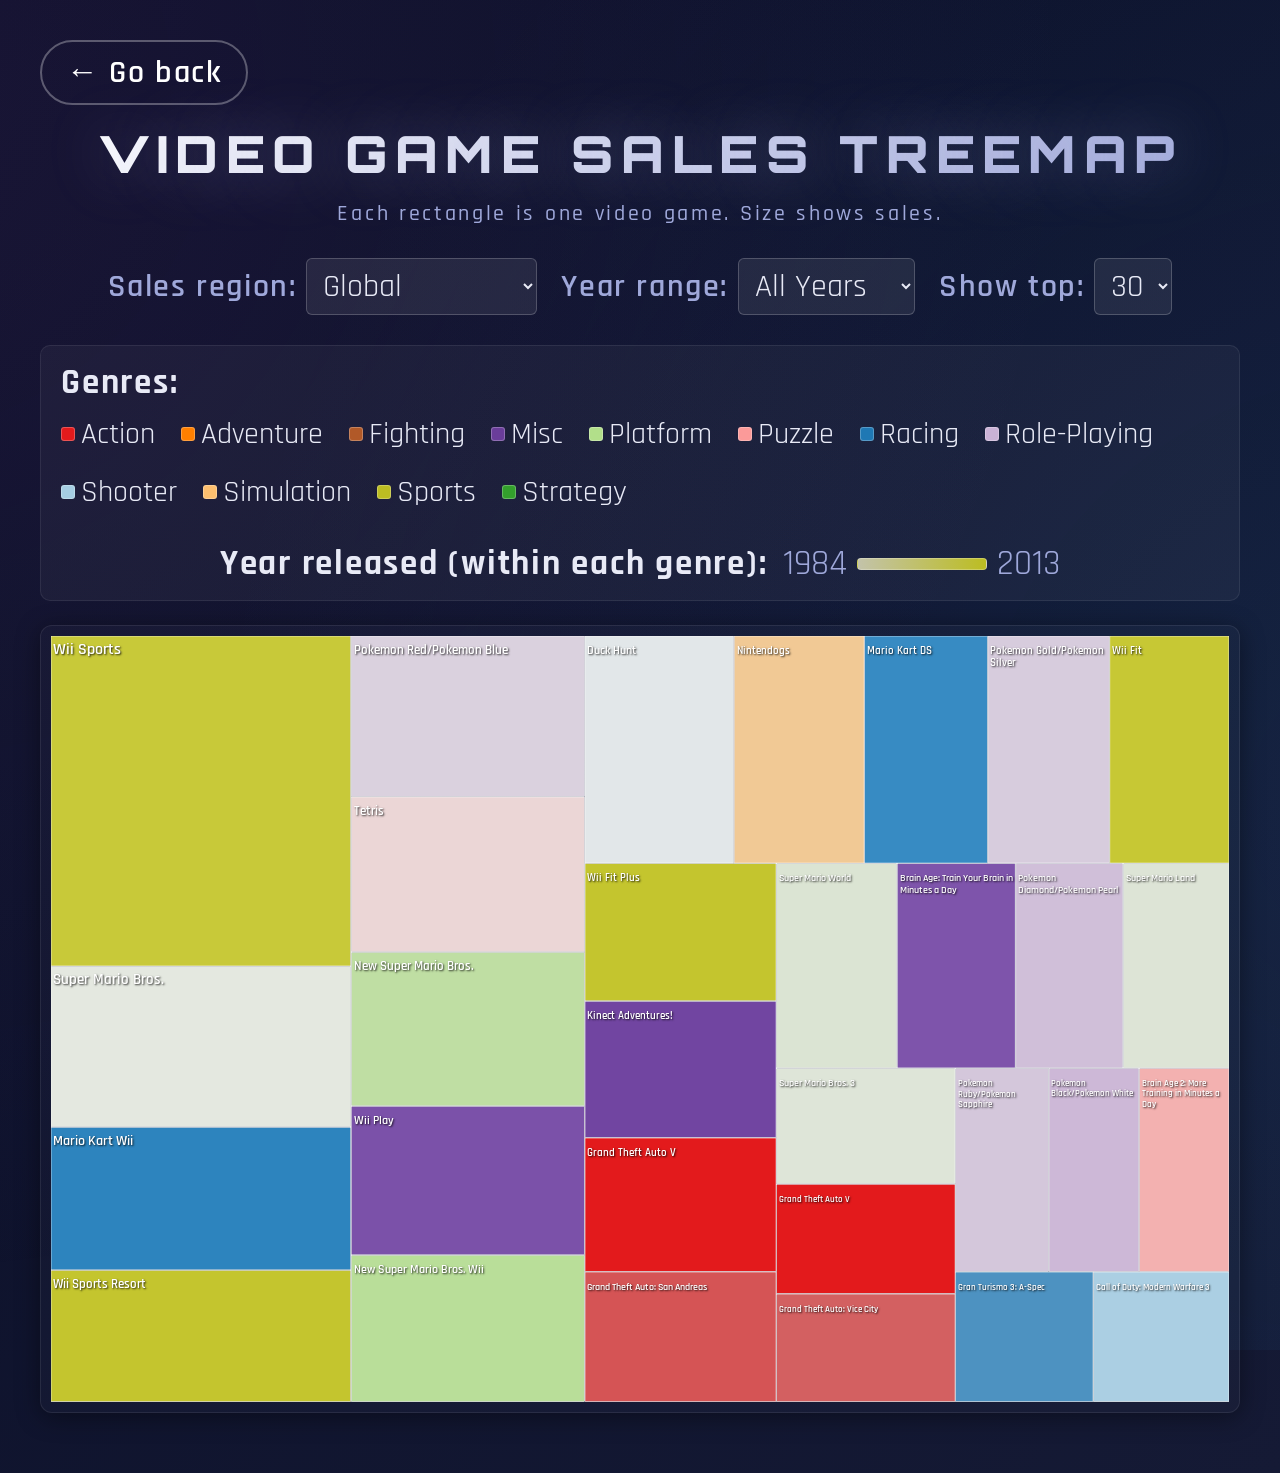
==== datavizfinal_May8/index.html @ 9aa1e373 "Create index.html for the treemap" ====
<!DOCTYPE html>
<html lang="en">
<head>
	<meta charset="UTF-8">
	<meta name="viewport" content="width=device-width, initial-scale=1.0">
	<title>Video Game Sales Treemap</title>

	<link href="https://fonts.googleapis.com/css2?family=Orbitron:wght@700;900&family=Rajdhani:wght@400;600&display=swap" rel="stylesheet">
	<link rel="stylesheet" href="css/treemap.css">
</head>

<body>
	<div class="container">

		<!-- Treemap view -->
		<div id="treemap-view">
			<button type="button" id="back-btn">&larr; Go back</button>

			<h1>VIDEO GAME SALES TREEMAP</h1>
			<h3 class="subtitle">Each rectangle is one video game. Size shows sales.</h3>

			<!-- Filters -->
			<form class="form-inline">
				<div class="form-group">
					<label for="region-filter">Sales region:</label>
					<select id="region-filter" class="form-control">
						<option value="Global">Global</option>
						<option value="NA">North America</option>
						<option value="EU">Europe</option>
						<option value="JP">Japan</option>
						<option value="Other">Other</option>
					</select>
				</div>
				<div class="form-group">
					<label for="year-filter">Year range:</label>
					<select id="year-filter" class="form-control">
						<option value="all">All Years</option>
						<option value="1980-1990">1980-1990</option>
						<option value="1990-2000">1990-2000</option>
						<option value="2000-2010">2000-2010</option>
						<option value="2010-2020">2010-2020</option>
					</select>
				</div>
				<div class="form-group">
					<label for="top-n-filter">Show top:</label>
					<select id="top-n-filter" class="form-control">
						<option value="10">10</option>
						<option value="30" selected>30</option>
						<option value="50">50</option>
					</select>
				</div>
			</form>

			<!-- Legend -->
			<div id="legend">
				<div class="legend-section">
					<span class="legend-title">Genres:</span>
					<div id="legend-genres"></div>
				</div>
				<div class="legend-section">
					<span class="legend-title">Year released (within each genre):</span>
					<span class="gradient-label" id="gradient-label-left">older</span>
					<div class="gradient-bar"></div>
					<span class="gradient-label" id="gradient-label-right">newer</span>
				</div>
			</div>

			<!-- Parent container for the visualization -->
			<div id="chart-area"></div>
		</div>

		<!-- Tooltip shown on rectangle hover -->
		<div id="tooltip" class="tooltip"></div>
	</div>

	<!-- Load JS libraries -->
	<script src="js/d3.v6.min.js"></script>

	<!-- Treemap implementation -->
	<script src="treemap.js"></script>
</body>
</html>
---- datavizfinal_May8/css/treemap.css ----
:root {
	--bg-dark: #0a0e27;
	--bg-mid: #151a35;
	--text-primary: #e8eaf6;
	--text-secondary: #9fa8da;
	--glow: rgba(159, 168, 218, 0.4);
}

* {
	margin: 0;
	padding: 0;
	box-sizing: border-box;
}

body {
	font-family: 'Rajdhani', sans-serif;
	background: linear-gradient(135deg, var(--bg-dark) 0%, var(--bg-mid) 100%);
	color: var(--text-primary);
	min-height: 100vh;
	overflow-x: hidden;
	position: relative;
}

/* Animated background elements (matches hexagons page) */
body::before {
	content: '';
	position: fixed;
	top: -50%;
	left: -50%;
	width: 200%;
	height: 200%;
	background:
		radial-gradient(circle at 20% 30%, rgba(155, 89, 182, 0.1) 0%, transparent 50%),
		radial-gradient(circle at 80% 70%, rgba(52, 152, 219, 0.1) 0%, transparent 50%);
	animation: drift 20s ease-in-out infinite;
	pointer-events: none;
	z-index: 0;
}

@keyframes drift {
	0%, 100% { transform: translate(0, 0) rotate(0deg); }
	33% { transform: translate(2%, -2%) rotate(1deg); }
	66% { transform: translate(-2%, 2%) rotate(-1deg); }
}

.container {
	position: relative;
	z-index: 1;
	width: 100%;
	max-width: 2300px;
	margin: 0 auto;
	padding: 40px 40px 60px 40px;
}

h1 {
	font-family: 'Orbitron', sans-serif;
	font-size: clamp(1.4rem, 5vw, 3.2rem);
	font-weight: 900;
	letter-spacing: 0.15em;
	text-transform: uppercase;
	background: linear-gradient(135deg, #fff 0%, var(--text-secondary) 100%);
	-webkit-background-clip: text;
	-webkit-text-fill-color: transparent;
	background-clip: text;
	margin-top: 10px;
	text-shadow: 0 0 60px var(--glow);
	line-height: 1.1;
	padding: 10px 0;
	text-align: center;
	animation: fadeInDown 0.6s ease-out;
}

h3, .subtitle {
	font-family: 'Rajdhani', sans-serif;
	font-size: clamp(1.4rem, 1.5vw, 2rem);
	color: var(--text-secondary);
	font-weight: 500;
	letter-spacing: 0.12em;
	margin-top: 8px;
	margin-bottom: 30px;
	text-align: center;
	animation: fadeInDown 0.6s ease-out;
}

@keyframes fadeInDown {
	from { opacity: 0; transform: translateY(-30px); }
	to   { opacity: 1; transform: translateY(0); }
}


/* Back button */
#back-btn {
	background: transparent;
	color: white;
	border: 2px solid rgba(255, 255, 255, 0.3);
	padding: 10px 24px;
	font-size: 2rem;
	font-weight: 600;
	border-radius: 50px;
	cursor: pointer;
	transition: all 0.3s ease;
	font-family: 'Rajdhani', sans-serif;
	letter-spacing: 0.05em;
}

#back-btn:hover {
	border-color: white;
	background: rgba(255, 255, 255, 0.1);
}


/* Filters */
.form-inline {
	display: flex;
	flex-wrap: wrap;
	justify-content: center;
	gap: 24px;
	margin: 20px 0 30px 0;
}

.form-group {
	display: flex;
	align-items: center;
	gap: 10px;
}

.form-group label {
	font-family: 'Rajdhani', sans-serif;
	color: var(--text-secondary);
	font-weight: 600;
	letter-spacing: 0.05em;
	font-size: 2rem;  /*1rem;*/
}

.form-control {
	background: rgba(255, 255, 255, 0.08);
	color: var(--text-primary);
	border: 1px solid rgba(255, 255, 255, 0.2);
	border-radius: 6px;
	padding: 6px 12px;
	font-family: 'Rajdhani', sans-serif;
	font-size: 2rem;
	cursor: pointer;
	transition: border-color 0.2s ease;
}

.form-control:hover,
.form-control:focus {
	border-color: var(--text-secondary);
	outline: none;
}

.form-control option {
	background: var(--bg-mid);
	color: var(--text-primary);
}


/* Legend */
#legend {
	display: flex;
	flex-wrap: wrap;
	gap: 30px;
	justify-content: center;
	align-items: center;
	background: rgba(255, 255, 255, 0.04);
	border: 1px solid rgba(255, 255, 255, 0.08);
	border-radius: 10px;
	padding: 14px 20px;
	margin: 0 auto 24px auto;
	max-width: 100%;
}

.legend-section {
	display: flex;
	flex-wrap: wrap;
	align-items: center;
	gap: 10px;
}

.legend-title {
	font-family: 'Rajdhani', sans-serif;
	font-weight: 700;
	color: var(--text-primary);
	letter-spacing: 0.05em;
	margin-right: 6px;
	font-size: 35px;
}

#legend-genres {
	display: flex;
	flex-wrap: wrap;
	gap: 20px 26px;
	/*gap: 10px 14px;*/
	/*font-size: 30px; */
}

.legend-item {
	display: inline-flex;
	align-items: center;
	gap: 6px;
}

.legend-swatch {
	display: inline-block;
	width: 14px;
	height: 14px;
	border-radius: 3px;
	border: 1px solid rgba(255, 255, 255, 0.25);
}

.legend-label {
	font-size: 30px;       /*0.95rem;*/
	color: var(--text-primary);
	font-family: 'Rajdhani', sans-serif;
} 

.gradient-bar {
	display: inline-block;
	width: 130px;
	height: 12px;
	border-radius: 4px;
	border: 1px solid rgba(255, 255, 255, 0.25);
	background: linear-gradient(to right, #444, #ccc);
}

.gradient-label {
	font-size: 35px; /*0.9rem;*/
	color: var(--text-secondary);
	font-family: 'Rajdhani', sans-serif;
}


/* Chart area */
#chart-area {
	display: flex;
	justify-content: center;
	margin-top: 10px;
	background: rgba(255, 255, 255, 0.02);
	border: 1px solid rgba(255, 255, 255, 0.08);
	border-radius: 12px;
	padding: 10px;
	box-shadow: 0 4px 25px rgba(0, 0, 0, 0.4);
}

#chart-area svg {
	/*max-width: 100%;*/
	height: auto;
	display: block;
}

/* Game labels inside the treemap */
/*text.game-label {
	font-family: 'Rajdhani', sans-serif;
	font-weight: 600;
	pointer-events: none;
	font-size: 1rem;
}*/

/* Game labels inside the treemap */
text.game-label {
	font-family: 'Rajdhani', sans-serif;
	font-weight: 600;
	pointer-events: none;
	text-shadow: 1px 1px 2px rgba(0, 0, 0, 0.8);  /* Add shadow for readability */
}


/* Tooltip */
.tooltip {
	position: fixed;
	pointer-events: none;
	opacity: 0;
	background: rgba(10, 14, 39, 0.95);
	color: var(--text-primary);
	border: 1px solid rgba(159, 168, 218, 0.4);
	border-radius: 8px;
	padding: 10px 14px;
	font-family: 'Rajdhani', sans-serif;
	font-size: 0.95rem;
	line-height: 1.4;
	box-shadow: 0 4px 20px rgba(0, 0, 0, 0.5);
	transition: opacity 0.15s ease;
	z-index: 100;
	min-width: 180px;
}

.tooltip strong {
	color: #fff;
	font-size: 1rem;
	font-weight: 700;
	display: block;
	margin-bottom: 4px;
}
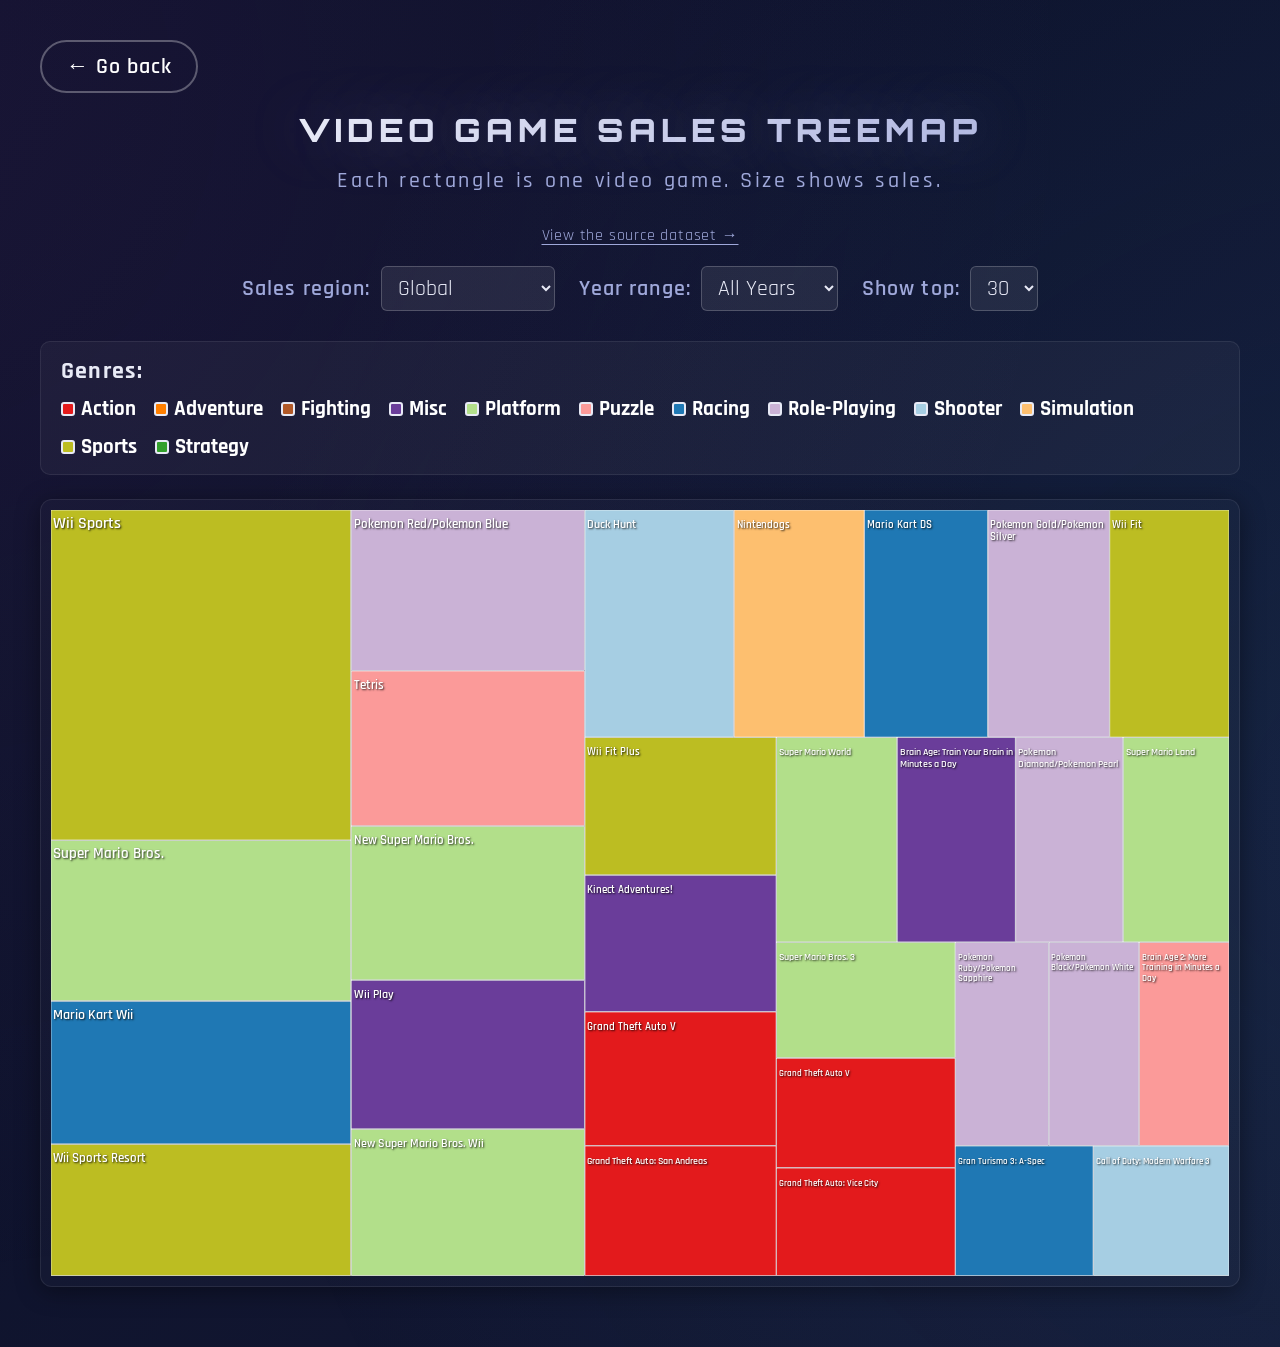
==== commit 869247ec: "Update index.html" ====
--- a/datavizfinal_May8/index.html
+++ b/datavizfinal_May8/index.html
@@ -14,16 +14,17 @@
 
 		<!-- Treemap view -->
 		<div id="treemap-view">
-			<button type="button" id="back-btn">&larr; Go back</button>
+			<button type="button" id="back-btn" aria-label="Go back to genre view">&larr; Go back</button>
 
 			<h1>VIDEO GAME SALES TREEMAP</h1>
 			<h3 class="subtitle">Each rectangle is one video game. Size shows sales.</h3>
+			<p class="data-source-link"><a href="data.html">View the source dataset &rarr;</a></p>
 
 			<!-- Filters -->
-			<form class="form-inline">
+			<form class="form-inline" aria-label="Filter Treemap data">
 				<div class="form-group">
 					<label for="region-filter">Sales region:</label>
-					<select id="region-filter" class="form-control">
+					<select id="region-filter" class="form-control" role="region" aria-label="Select a sales region to display">
 						<option value="Global">Global</option>
 						<option value="NA">North America</option>
 						<option value="EU">Europe</option>
@@ -33,7 +34,7 @@
 				</div>
 				<div class="form-group">
 					<label for="year-filter">Year range:</label>
-					<select id="year-filter" class="form-control">
+					<select id="year-filter" class="form-control" role="region" aria-label="Select year range to filter">
 						<option value="all">All Years</option>
 						<option value="1980-1990">1980-1990</option>
 						<option value="1990-2000">1990-2000</option>
@@ -43,7 +44,7 @@
 				</div>
 				<div class="form-group">
 					<label for="top-n-filter">Show top:</label>
-					<select id="top-n-filter" class="form-control">
+					<select id="top-n-filter" class="form-control" role="region" aria-label="Select Number of top games to display">
 						<option value="10">10</option>
 						<option value="30" selected>30</option>
 						<option value="50">50</option>
@@ -52,25 +53,36 @@
 			</form>
 
 			<!-- Legend -->
-			<div id="legend">
+			<div id="legend" aria-label="Treemap legend">
 				<div class="legend-section">
 					<span class="legend-title">Genres:</span>
 					<div id="legend-genres"></div>
 				</div>
-				<div class="legend-section">
-					<span class="legend-title">Year released (within each genre):</span>
-					<span class="gradient-label" id="gradient-label-left">older</span>
-					<div class="gradient-bar"></div>
-					<span class="gradient-label" id="gradient-label-right">newer</span>
-				</div>
 			</div>
 
 			<!-- Parent container for the visualization -->
-			<div id="chart-area"></div>
+     		<div id="chart-area"></div>    
+		
+
+			<!--Hidden description of treemap for screen readers-->
+			<div id="treemap-description"  class="sr-only">
+				This treemap visualizes how many sales a video game made in various regions
+				of the world including Europe, Japan, North America, other parts of the world
+				and globally. The size of the area occupied by a game corresponds to how big or
+				small a sale was. 
+
+				This visualization was made for CSC362 with substantial help from Claude AI in generating 
+				most of its components. 
+		
+			</div>
+			
+
+			<!-- Implement a live region for filter updates -->
+			<div id="status-message" class="sr-only" aria-live="polite" aria-atomic="true"></div>
 		</div>
 
 		<!-- Tooltip shown on rectangle hover -->
-		<div id="tooltip" class="tooltip"></div>
+		<div id="tooltip" class="tooltip" role="tooltip"></div>
 	</div>
 
 	<!-- Load JS libraries -->
--- a/datavizfinal_May8/css/treemap.css
+++ b/datavizfinal_May8/css/treemap.css
@@ -43,6 +43,23 @@
 	66% { transform: translate(-2%, 2%) rotate(-1deg); }
 }
 
+/* Small "View source dataset" link under the subtitle */
+.data-source-link {
+	text-align: center;
+	margin: 8px 0 0 0;
+	font-size: 1rem;
+	position: relative;
+	z-index: 1;
+}
+.data-source-link a {
+	color: var(--text-secondary);
+	text-decoration: underline;
+	text-underline-offset: 4px;
+	letter-spacing: 0.05em;
+	transition: color 0.2s;
+}
+.data-source-link a:hover { color: #fff; }
+
 .container {
 	position: relative;
 	z-index: 1;
@@ -54,7 +71,7 @@
 
 h1 {
 	font-family: 'Orbitron', sans-serif;
-	font-size: clamp(1.4rem, 5vw, 3.2rem);
+	font-size: clamp(1.4rem, 5vw, 2rem);
 	font-weight: 900;
 	letter-spacing: 0.15em;
 	text-transform: uppercase;
@@ -82,6 +99,15 @@
 	animation: fadeInDown 0.6s ease-out;
 }
 
+.sr-only{
+	position:absolute;
+        left:-10000px;
+        top:auto;
+        width:1px;
+        height:1px;
+        overflow:hidden;
+}
+
 @keyframes fadeInDown {
 	from { opacity: 0; transform: translateY(-30px); }
 	to   { opacity: 1; transform: translateY(0); }
@@ -94,7 +120,7 @@
 	color: white;
 	border: 2px solid rgba(255, 255, 255, 0.3);
 	padding: 10px 24px;
-	font-size: 2rem;
+	font-size: 1.4rem;
 	font-weight: 600;
 	border-radius: 50px;
 	cursor: pointer;
@@ -129,7 +155,7 @@
 	color: var(--text-secondary);
 	font-weight: 600;
 	letter-spacing: 0.05em;
-	font-size: 2rem;  /*1rem;*/
+	font-size: 1.4rem;  
 }
 
 .form-control {
@@ -139,7 +165,7 @@
 	border-radius: 6px;
 	padding: 6px 12px;
 	font-family: 'Rajdhani', sans-serif;
-	font-size: 2rem;
+	font-size: 1.4rem;
 	cursor: pointer;
 	transition: border-color 0.2s ease;
 }
@@ -184,15 +210,13 @@
 	color: var(--text-primary);
 	letter-spacing: 0.05em;
 	margin-right: 6px;
-	font-size: 35px;
+	font-size: 1.5rem; 
 }
 
 #legend-genres {
 	display: flex;
 	flex-wrap: wrap;
-	gap: 20px 26px;
-	/*gap: 10px 14px;*/
-	/*font-size: 30px; */
+	gap: 12px 18px;
 }
 
 .legend-item {
@@ -210,7 +234,7 @@
 }
 
 .legend-label {
-	font-size: 30px;       /*0.95rem;*/
+	font-size: 1.3rem;    
 	color: var(--text-primary);
 	font-family: 'Rajdhani', sans-serif;
 } 
@@ -225,7 +249,7 @@
 }
 
 .gradient-label {
-	font-size: 35px; /*0.9rem;*/
+	font-size: 1.4rem; 
 	color: var(--text-secondary);
 	font-family: 'Rajdhani', sans-serif;
 }
@@ -249,13 +273,7 @@
 	display: block;
 }
 
-/* Game labels inside the treemap */
-/*text.game-label {
-	font-family: 'Rajdhani', sans-serif;
-	font-weight: 600;
-	pointer-events: none;
-	font-size: 1rem;
-}*/
+
 
 /* Game labels inside the treemap */
 text.game-label {
@@ -292,3 +310,42 @@
 	display: block;
 	margin-bottom: 4px;
 }
+
+
+
+/* Styles for updating the legend based on the genres selected */
+/* Legend item states */
+.legend-item {
+	display: inline-flex;
+	align-items: center;
+	gap: 6px;
+	transition: all 0.3s ease;
+}
+
+/* Active genre (currently displayed) */
+.legend-item.active {
+	opacity: 1;
+}
+
+.legend-item.active .legend-swatch {
+	border: 2px solid; 
+}
+
+.legend-item.active .legend-label {
+	font-weight: 700;
+	color: #fff;
+}
+
+/* Inactive genre (not displayed) */
+.legend-item.inactive {
+	opacity: 0.3;
+}
+
+.legend-item.inactive .legend-swatch {
+	border: 1px solid rgba(255, 255, 255, 0.15);
+	filter: grayscale(60%);
+}
+
+.legend-item.inactive .legend-label {
+	color: rgba(255, 255, 255, 0.4);
+}
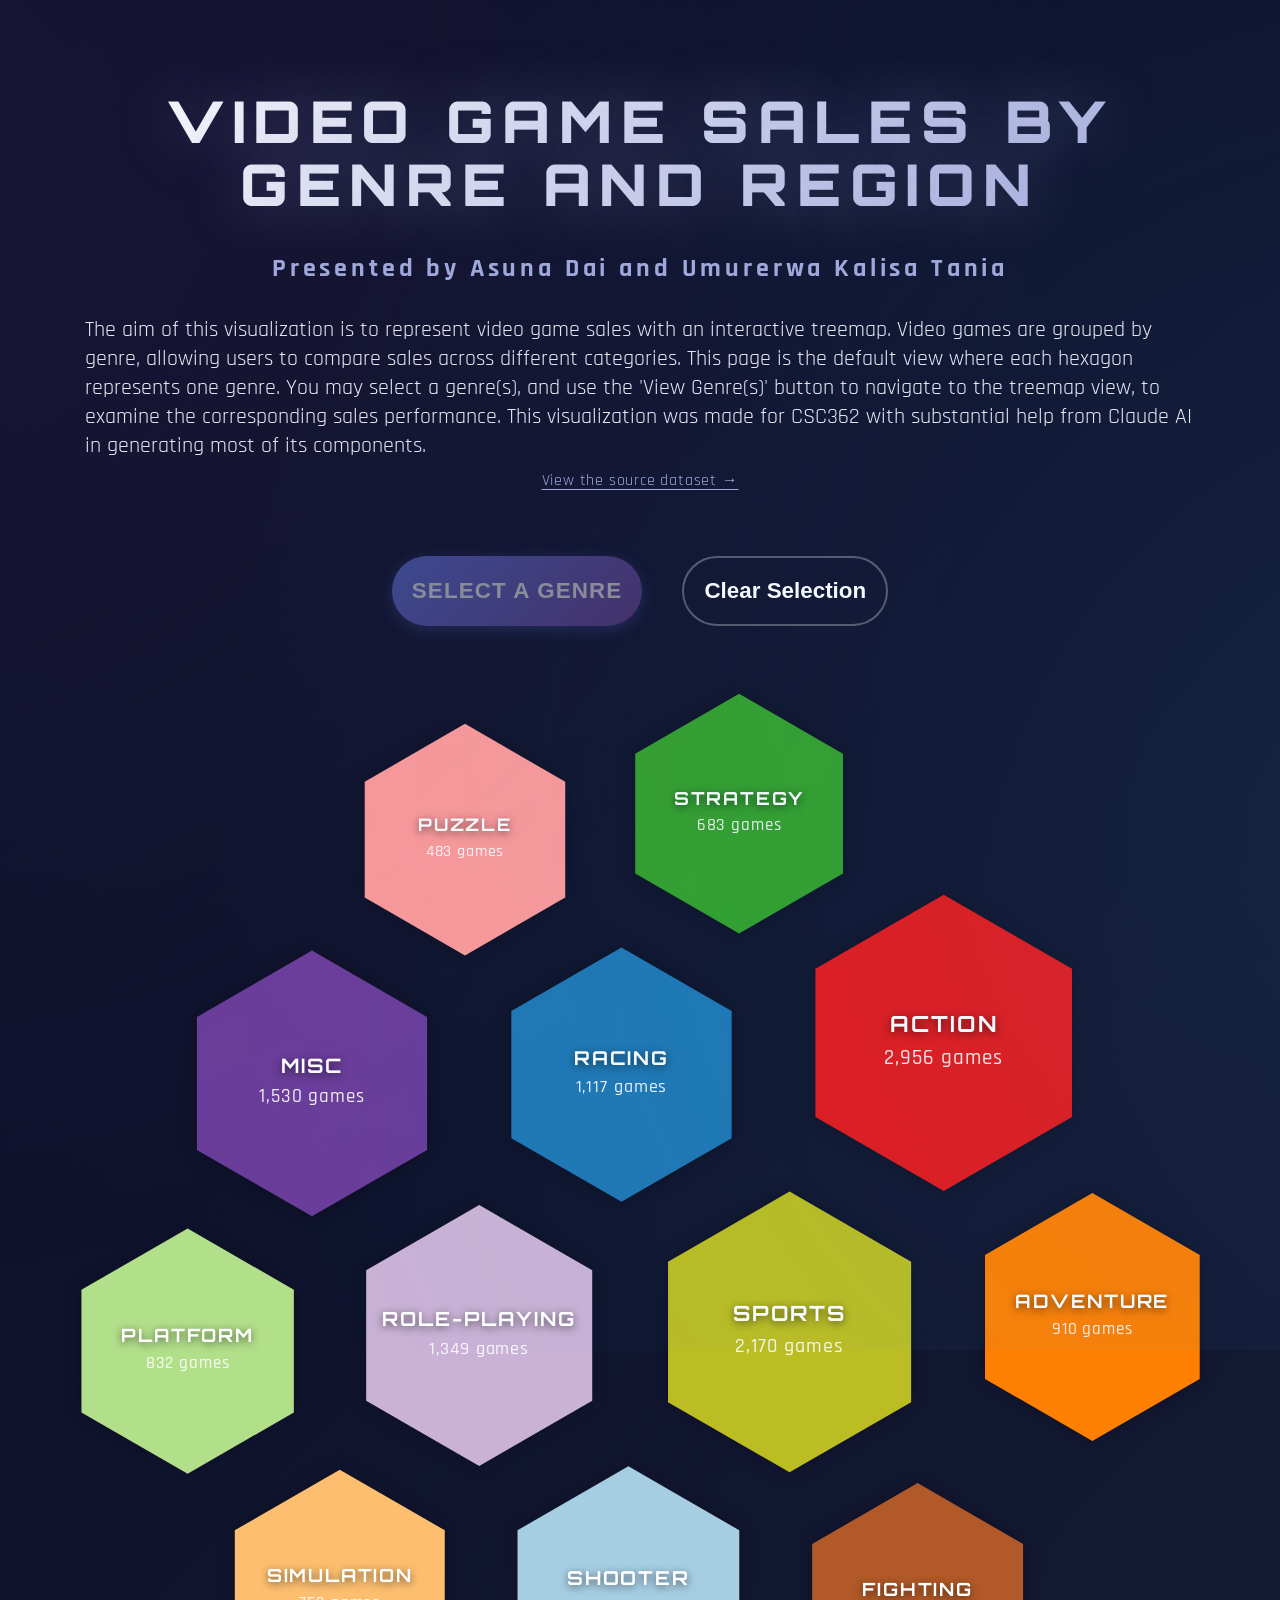
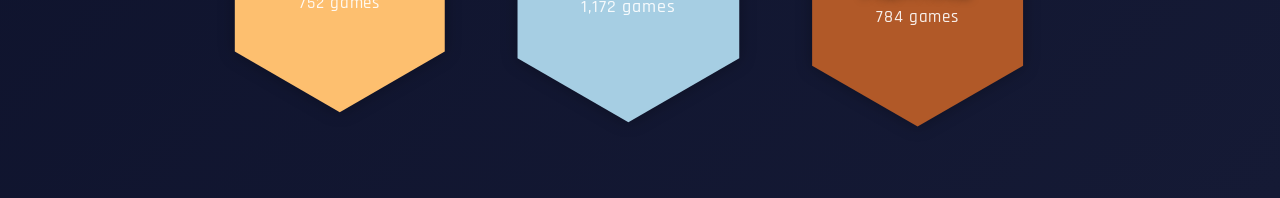
==== commit e56908cc: "Update index.html" ====
--- a/datavizfinal_May8/index.html
+++ b/datavizfinal_May8/index.html
@@ -1,94 +1,52 @@
 <!DOCTYPE html>
 <html lang="en">
-<head>
-	<meta charset="UTF-8">
-	<meta name="viewport" content="width=device-width, initial-scale=1.0">
-	<title>Video Game Sales Treemap</title>
+    <head>
+        <meta charset="UTF-8">
+        <meta name="viewport" content="width=device-width, initial-scale=1.0">
+        <title>Video game genre categories</title>
+        <link href="https://fonts.googleapis.com/css2?family=Orbitron:wght@700;900&family=Rajdhani:wght@400;600&display=swap" rel="stylesheet">
+        <link rel="stylesheet" href="css/hexagons.css">
 
-	<link href="https://fonts.googleapis.com/css2?family=Orbitron:wght@700;900&family=Rajdhani:wght@400;600&display=swap" rel="stylesheet">
-	<link rel="stylesheet" href="css/treemap.css">
-</head>
+       
+    </head>
 
-<body>
-	<div class="container">
+    <body>
+        <div class="container">
+            <!--Visualization title-->
+            
+                <h1 aria-label="Visualization of video game sales by genre and region" aria-describedby="visualization-description">VIDEO GAME SALES BY GENRE AND REGION</h1>
+                <h3 class="subtitle">Presented by Asuna Dai and Umurerwa Kalisa Tania</h3>
+                <p id="visualization-description">The aim of this visualization is to represent video game sales 
+                    with an interactive treemap.  Video games are grouped by genre, allowing users to compare sales across
+                    different categories. This page is the default view where each hexagon represents one genre. 
+                    You may select a genre(s), and use the 'View Genre(s)' button to navigate to 
+                    the treemap view, to examine the corresponding sales performance.
+                    This visualization was made for CSC362 with substantial help from Claude AI in generating 
+				    most of its components.
+                </p>
 
-		<!-- Treemap view -->
-		<div id="treemap-view">
-			<button type="button" id="back-btn" aria-label="Go back to genre view">&larr; Go back</button>
+                <p class="data-source-link">
+                    <a href="data.html">View the source dataset &rarr;</a>
+                </p>
+        </div>
 
-			<h1>VIDEO GAME SALES TREEMAP</h1>
-			<h3 class="subtitle">Each rectangle is one video game. Size shows sales.</h3>
-			<p class="data-source-link"><a href="data.html">View the source dataset &rarr;</a></p>
+            <!-- Selection button -->
+        <div class="button-container">
+            <button id="view-treemap-btn" disabled>Select a Genre</button>
+            <button id="clear-selection-btn">Clear Selection</button>
+        </div>
 
-			<!-- Filters -->
-			<form class="form-inline" aria-label="Filter Treemap data">
-				<div class="form-group">
-					<label for="region-filter">Sales region:</label>
-					<select id="region-filter" class="form-control" role="region" aria-label="Select a sales region to display">
-						<option value="Global">Global</option>
-						<option value="NA">North America</option>
-						<option value="EU">Europe</option>
-						<option value="JP">Japan</option>
-						<option value="Other">Other</option>
-					</select>
-				</div>
-				<div class="form-group">
-					<label for="year-filter">Year range:</label>
-					<select id="year-filter" class="form-control" role="region" aria-label="Select year range to filter">
-						<option value="all">All Years</option>
-						<option value="1980-1990">1980-1990</option>
-						<option value="1990-2000">1990-2000</option>
-						<option value="2000-2010">2000-2010</option>
-						<option value="2010-2020">2010-2020</option>
-					</select>
-				</div>
-				<div class="form-group">
-					<label for="top-n-filter">Show top:</label>
-					<select id="top-n-filter" class="form-control" role="region" aria-label="Select Number of top games to display">
-						<option value="10">10</option>
-						<option value="30" selected>30</option>
-						<option value="50">50</option>
-					</select>
-				</div>
-			</form>
+        <div class="hexagon-section" role="region" aria-label="A display of genres for each game">
+            <!--Create SVG drawing area for the hexagons--> 
+            <svg id="hexagon-container"></svg>
 
-			<!-- Legend -->
-			<div id="legend" aria-label="Treemap legend">
-				<div class="legend-section">
-					<span class="legend-title">Genres:</span>
-					<div id="legend-genres"></div>
-				</div>
-			</div>
+            <!-- Add tooltip element -->
+            <div id="tooltip" class="tooltip"></div>
+        </div>
 
-			<!-- Parent container for the visualization -->
-     		<div id="chart-area"></div>    
-		
 
-			<!--Hidden description of treemap for screen readers-->
-			<div id="treemap-description"  class="sr-only">
-				This treemap visualizes how many sales a video game made in various regions
-				of the world including Europe, Japan, North America, other parts of the world
-				and globally. The size of the area occupied by a game corresponds to how big or
-				small a sale was. 
 
-				This visualization was made for CSC362 with substantial help from Claude AI in generating 
-				most of its components. 
-		
-			</div>
-			
-
-			<!-- Implement a live region for filter updates -->
-			<div id="status-message" class="sr-only" aria-live="polite" aria-atomic="true"></div>
-		</div>
-
-		<!-- Tooltip shown on rectangle hover -->
-		<div id="tooltip" class="tooltip" role="tooltip"></div>
-	</div>
-
-	<!-- Load JS libraries -->
-	<script src="js/d3.v6.min.js"></script>
-
-	<!-- Treemap implementation -->
-	<script src="treemap.js"></script>
-</body>
+        <script src="js/d3.v6.min.js"></script>
+        <script src="js/hexagons.js"></script>
+    </body>
 </html>
--- a/datavizfinal_May8/css/hexagons.css
+++ b/datavizfinal_May8/css/hexagons.css
@@ -0,0 +1,218 @@
+:root {
+                        
+            --bg-dark: #0a0e27;
+            --bg-mid: #151a35;
+            --text-primary: #e8eaf6;
+            --text-secondary: #9fa8da;
+            --glow: rgba(159, 168, 218, 0.4);
+        }
+        
+        * {
+            margin: 0;
+            padding: 0;
+            box-sizing: border-box;
+        }
+        
+        body {
+            font-family: 'Rajdhani', sans-serif;
+            background: linear-gradient(135deg, var(--bg-dark) 0%, var(--bg-mid) 100%);
+            color: var(--text-primary);
+            min-height: 100vh;
+            overflow-x: hidden;
+            position: relative;
+        }
+        
+        /* Animated background elements */
+        body::before {
+            content: '';
+            position: fixed;
+            top: -50%;
+            left: -50%;
+            width: 200%;
+            height: 200%;
+            background: 
+                radial-gradient(circle at 20% 30%, rgba(155, 89, 182, 0.1) 0%, transparent 50%),
+                radial-gradient(circle at 80% 70%, rgba(52, 152, 219, 0.1) 0%, transparent 50%);
+            animation: drift 20s ease-in-out infinite;
+            pointer-events: none;
+            z-index: 0;
+        }
+        
+        @keyframes drift {
+            0%, 100% { transform: translate(0, 0) rotate(0deg); }
+            33% { transform: translate(2%, -2%) rotate(1deg); }
+            66% { transform: translate(-2%, 2%) rotate(-1deg); }
+        }
+        
+        .container {
+            position: relative;
+            z-index: 1;
+            width: 100%;
+            margin: 0 auto;
+            padding: 60px 40px;
+        }
+
+        
+        p {
+            text-align: left; 
+            margin: 30px 45px 10px 45px;
+            font-size: clamp(1.4rem, 1.5vw, 2rem); 
+           /*font-size: 1.5rem;*/
+            font-weight: 150px;
+            animation: fadeInDown 0.8s ease-out;
+        }
+
+
+        
+ h1 {
+    font-family: 'Orbitron', sans-serif;
+    font-size: clamp(2rem, 4.5vw, 5rem);
+    font-weight: 900;
+    letter-spacing: 0.15em;  /* Wide letter spacing */
+    text-transform: uppercase;
+    background: linear-gradient(135deg, #fff 0%, var(--text-secondary) 100%);
+    -webkit-background-clip: text;
+    -webkit-text-fill-color: transparent;
+    background-clip: text;
+    margin-top: 10px;
+    margin-left: 45px;
+    margin-right: 45px;
+    text-shadow: 0 0 60px var(--glow);
+    line-height: 1.1;
+    padding: 20px 0;
+    text-align: center;
+    animation: fadeInDown 0.8s ease-out;
+     
+}
+
+h3, .subtitle {
+    font-family: 'Rajdhani', sans-serif;
+    font-size: clamp(1.4rem, 2vw, 3rem);
+    color: var(--text-secondary);
+    font-weight: 650;  /* Lighter weight for subtitle */
+    letter-spacing: 0.15em;
+    margin-top: 15px;
+    text-align: center;
+    animation: fadeInDown 0.8s ease-out;
+}
+        
+        @keyframes fadeInDown {
+            from {
+                opacity: 0;
+                transform: translateY(-30px);
+            }
+            to {
+                opacity: 1;
+                transform: translateY(0);
+            }
+        }
+
+
+/* Small "View source dataset" link below the description */
+.data-source-link {
+    text-align: center !important;
+    margin: 5px 45px 0 45px !important;
+    font-size: 1rem !important;
+    animation: fadeInDown 0.8s ease-out;
+}
+.data-source-link a {
+    color: var(--text-secondary);
+    text-decoration: underline;
+    text-underline-offset: 4px;
+    letter-spacing: 0.05em;
+    transition: color 0.2s;
+}
+.data-source-link a:hover { color: #fff; }
+
+/*CSS FOR THE SELECTION BUTTONS*/
+.instruction {
+    text-align: center;
+    color: rgba(255, 255, 255, 0.7);
+    font-size: 1rem;
+    margin-top: 10px;
+}
+
+.button-container {
+    display: flex;
+    justify-content: center;
+}
+
+#view-treemap-btn {
+    background: linear-gradient(135deg, #667eea 0%, #764ba2 100%);
+    color: white;
+    border: none;
+    padding: 20px 20px;  
+    font-size: 1.4rem; 
+    font-weight: 700;
+    border-radius: 50px;
+    cursor: pointer;
+    transition: all 0.3s ease;
+    box-shadow: 0 4px 15px rgba(102, 126, 234, 0.4);
+    text-transform: uppercase;
+    letter-spacing: 0.05em;
+    margin-right: 40px;
+    margin-top: 5px;
+    
+}
+
+
+#view-treemap-btn:hover:not(:disabled) {
+    transform: translateY(-2px);
+    box-shadow: 0 6px 20px rgba(102, 126, 234, 0.6);
+}
+
+#view-treemap-btn:disabled {
+    opacity: 0.5;
+    cursor: not-allowed;
+}
+
+#clear-selection-btn {
+    background: transparent;
+    color: white;
+    border: 2px solid rgba(255, 255, 255, 0.3);
+    padding: 20px 20px;  
+    font-size: 1.4rem;
+    font-weight: 700;
+    border-radius: 50px;
+    cursor: pointer;
+    transition: all 0.3s ease;
+    margin-top: 5px;
+}
+
+#clear-selection-btn:hover {
+    border-color: white;
+    background: rgba(255, 255, 255, 0.1);
+}
+
+
+
+/*------CSS FOR THE KEYBOARD NAVIGATION-------*/
+/* Remove default focus outline (the white rectangle around the hexagons)*/
+.hexagon:focus {
+    outline: none;  /* Remove white rectangle */
+}
+
+/* Add custom focus styling that's less intrusive */
+.hexagon:focus-visible {
+    outline: 3px solid #4A90E2;
+    outline-offset: 8px;
+    border-radius: 10px;
+}
+
+/* Only show focus outline for keyboard users, not mouse clicks */
+.hexagon:focus:not(:focus-visible) {
+    outline: none;
+}
+
+/* Button focus styles */
+#view-treemap-btn:focus,
+#clear-selection-btn:focus {
+    outline: 3px solid #4A90E2;
+    outline-offset: 3px;
+}
+
+/* Remove outline on mouse click, keep for keyboard */
+#view-treemap-btn:focus:not(:focus-visible),
+#clear-selection-btn:focus:not(:focus-visible) {
+    outline: none;
+}
